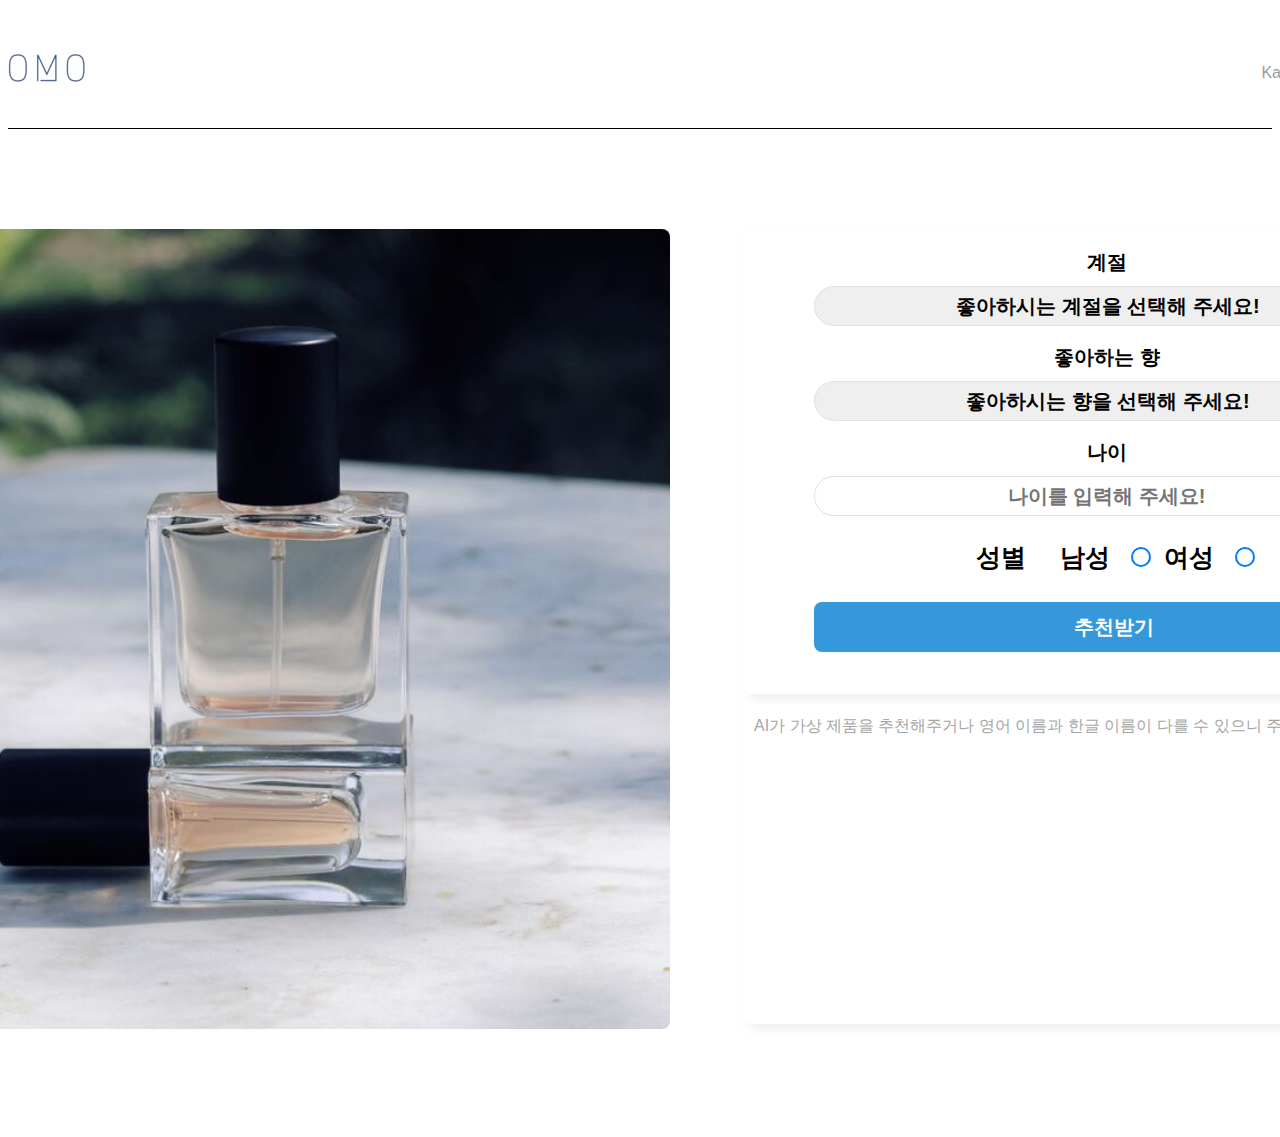
==== index.html @ d502bc6c "Add files via upload" ====
<!DOCTYPE html>
<html lang="ko">
<head>
  <meta charset="UTF-8">
  <meta name="viewport" content="width=device-width, initial-scale=1.0">
  <title>향수 추천 AI</title>
  <link rel="stylesheet" href="ai.css">
</head>
<body>
  <div id="container">
    <header>
      <img src="./img/facebook_cover_photo_1.png" alt="로고" id="logo">
      <p>ⓒ 2023. KangGyeongMo All rights reserved</p>
    </header>
    <main>
    <div id="perfume">
      <img src="./img/perfume2.jpg" alt="perfume">
    </div>
      <div>
        <form id="perfumeForm">
          <label for="season"><b>계절</b></label>
          <select id="season" required>
            <option value="ex" selected disabled>
              좋아하시는 계절을 선택해 주세요!
            </option>
            <option value="spring">봄</option>
            <option value="summer">여름</option>
            <option value="fall">가을</option>
            <option value="winter">겨울</option>
          </select>
          <br>
          <label for="favoriteScent"><b>좋아하는 향</b></label>
          <select id="favoriteScent" required>
            <option value="ex" selected disabled>
              좋아하시는 향을 선택해 주세요!
            </option>
            <option value="Citrus">시트러스</option>
            <option value="Woody">우디</option>
            <option value="Floral">플로럴</option>
            <option value="Powdery">파우더리</option>
            <option value="Green">그린</option>
            <option value="Mossy">모시</option>
            <option value="Fruity">프루티</option>
            <option value="Musk">머스크</option>
            <option value="Spicy">스파이시</option>
          </select>
          <br>
          <label for="age"><b>나이</b></label>
          <input type="number" id="age" autocomplete="off" placeholder="나이를 입력해 주세요!" required>
          <div id="gender">
            <label><b>성별</b></label>
            <label for="male" class="radio_box"><b>남성</b></label>
            <input type="radio" id="male" name="gender" value="male">
            <label for="female" class="radio_box"><b>여성</b></label>
            <input type="radio" id="female" name="gender" value="female">
          </div>
          <br>
          <button type="button" id="recommendButton"><b>추천받기</b></button>
        </form>
        <div id="recommendation" contenteditable placeholder="AI가 가상 제품을 추천해주거나 영어 이름과 한글 이름이 다를 수 있으니 주의하세요!"></div>
      </div>
    </main>
  </div>
  <script src="ai.js"></script>
</body>
</html>
---- ai.css ----
/* 공통 스타일 */
body {
  font-family: Arial, sans-serif;
  text-align: center;
  display: flex;
  flex-direction: column-reverse;
  justify-content: center;
}

#container {
  display: flex;
  flex-direction: column;
}

/* 로고 스타일 */
#logo {
  display: flex;
  margin: 10px;
}

header {
  display: flex;
  flex-direction: row;
  justify-content: center;
  align-items: center;
  gap: 68rem;
  border-bottom: solid 1px black ;
}

p {
  margin: 0;
  margin-right: 1%;
  margin-top: 2%;
  opacity: 0.4;
}

/* 메인 컨테이너 스타일 수정 */
main {
  display: flex;
  align-items: center;
  flex-direction: row;
  justify-content: center;
  /* width: 600px;*/
  height: 1000px;
}

/* 이미지 스타일 수정 */
#perfume img {
  width: 800px;
  height: 800px;
  float: left;
  /* margin-left: 7%; */
  border-radius: 8px;
}

/* 폼 스타일 수정 */
form#perfumeForm {
  display: flex;
  flex-direction: column;
  align-items: center;
  width: 700px;
  height: 425px;
  margin: 0;
  padding: 20px;
  /* border: 1px solid #ccc;  */
  background-color: white;
  border-radius: 8px;
  margin-left: 10%;
  box-shadow: 5px 5px 10px rgba(224, 224, 224, 0.53);
}

/* recommendation 스타일 수정 */
#recommendation {
  width: 720px;
  height: 300px;
  background-color: rgb(255, 255, 255);
  /* border: 1px solid #ccc; */
  border-radius: 8px;
  padding: 10px;
  margin-top: 10px;
  margin-left: 10%;
  margin-bottom: 5px;
  overflow-y: auto;
  box-shadow: 5px 5px 10px rgba(224, 224, 224, 0.53);
  line-height: 1.5rem;
  text-align: left;
}

label {
  display: block;
  margin-bottom: 10px;
  font-weight: bold;
  font-size: 20px;
  padding-right: 14px;
  /* text-align: center; */
}

select {
  width: 600px;
  height: 40px;
  padding: 5px;
  border-radius: 20px;
  border: solid 1px;
  border-width: 1px;
  border-color: rgb(224, 224, 224);
  text-align: center;
  font-weight: bold;
  font-size: 20px;
}

select option:disabled {
  color: gray;
}

input#age {
  width: 578px;
  height: 18px;
  padding: 10px;
  margin-bottom: 10px;
  border-radius: 30px;
  border: solid 1px;
  border-width: 1px;
  border-color: rgb(224, 224, 224);
  text-align: center;
  font-weight: bold;
  font-size: 20px;
}

#gender {
  display: flex;
  width: 100%;
  height: auto;
  padding: 5px;
  margin-bottom: 5px;
  margin-left: 100px;
  /* margin-top: -10px; */
}

#gender label {
  margin-right: 10px;
  margin-top: 10px;
  margin-left: 10px;
  font-size: 25px;
}

#gender label.radio_box {
  margin-right: 2px;
}

#gender input[type="radio"] {
  appearance: none;
  margin-top: 16px;
  width: 20px;
  height: 20px;
  border: 2px solid #007BFF;
  border-radius: 50%;
  outline: none;
  transition: 0.3s;
}

/* gender 라디오 버튼이 체크됐을 때 스타일 */
#gender input[type="radio"]:checked {
  background-color: #007BFF;
  border-color: #007BFF;
}

div#gender {
  display: flex;
  justify-content: center;
  margin-right: 15%;
}

button {
  background-color: rgb(52, 152, 219);
  color: #fff;
  padding: 10px 20px;
  border: none;
  border-radius: 8px;
  cursor: pointer;
  width: 600px;
  height: 50px;
  text-align: center;
  margin-top: -10px;
  font-size: 20px;
}

[placeholder]:empty:before {
  display: block;
  content: attr(placeholder);
  color: #a6a6a6;
}
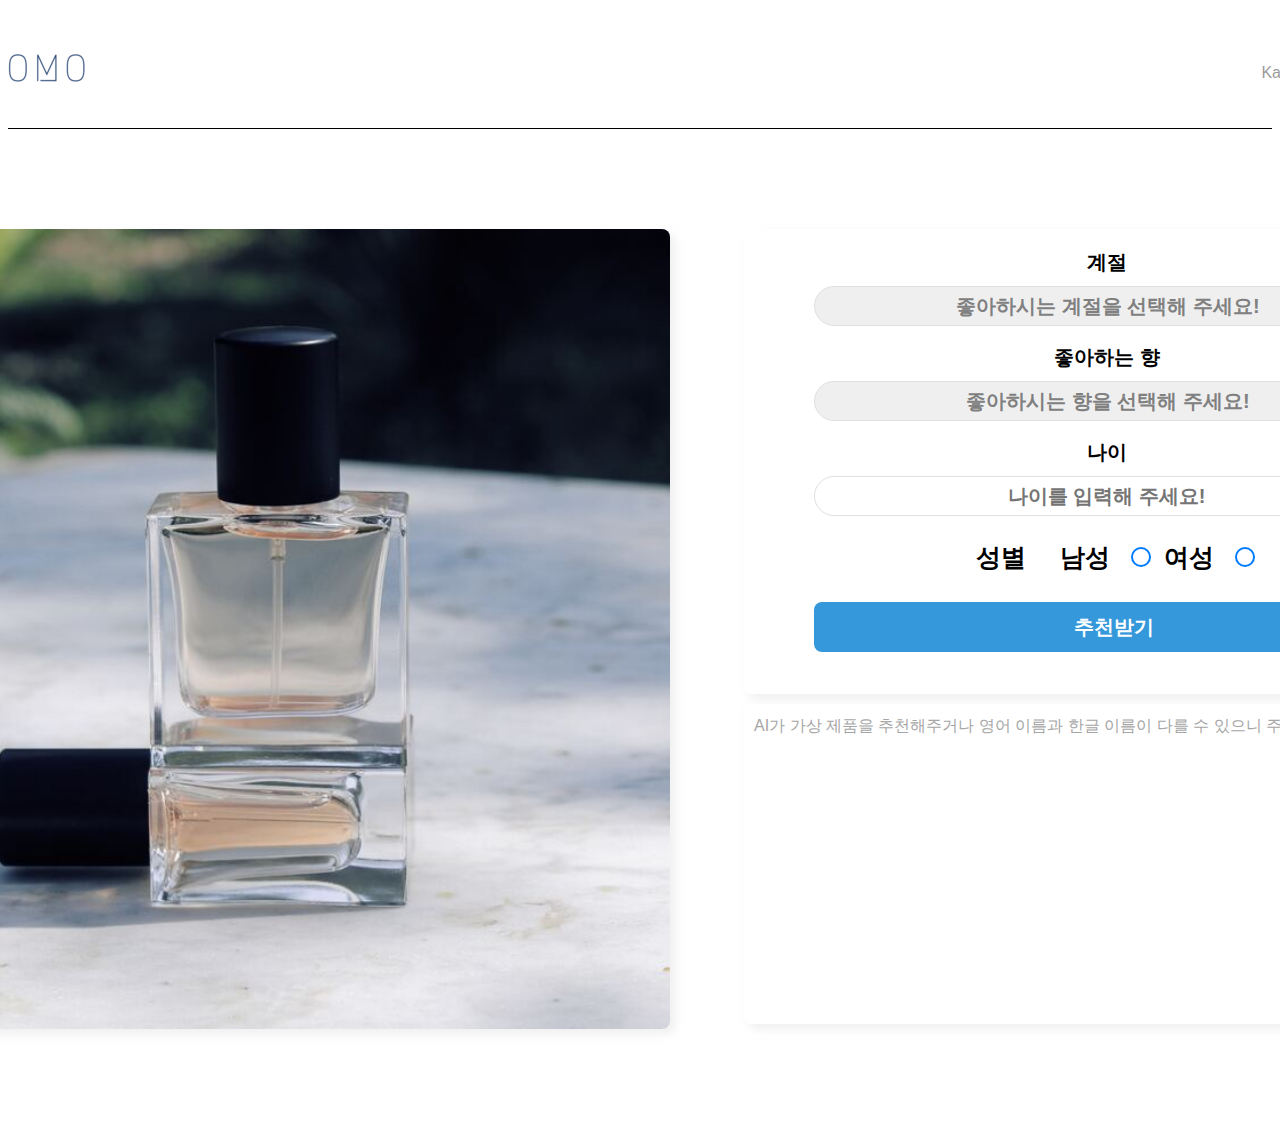
==== commit aa823a01: "Add files via upload" ====
--- a/index.html
+++ b/index.html
@@ -61,6 +61,7 @@
       </div>
     </main>
   </div>
+  
   <script src="ai.js"></script>
 </body>
 </html>
--- a/ai.css
+++ b/ai.css
@@ -51,6 +51,7 @@
   float: left;
   /* margin-left: 7%; */
   border-radius: 8px;
+  box-shadow: 5px 5px 10px rgba(224, 224, 224, 0.53);
 }
 
 /* 폼 스타일 수정 */
@@ -184,8 +185,19 @@
   font-size: 20px;
 }
 
+#season, #favoriteScent {
+  color: grey;
+}
+option {
+  color: black
+}
+option[value='ex'][disabled]{
+  display: none;
+}
+
+/*div recommendation을 placeholder 처럼 사용 */
 [placeholder]:empty:before {
   display: block;
   content: attr(placeholder);
   color: #a6a6a6;
-}+}
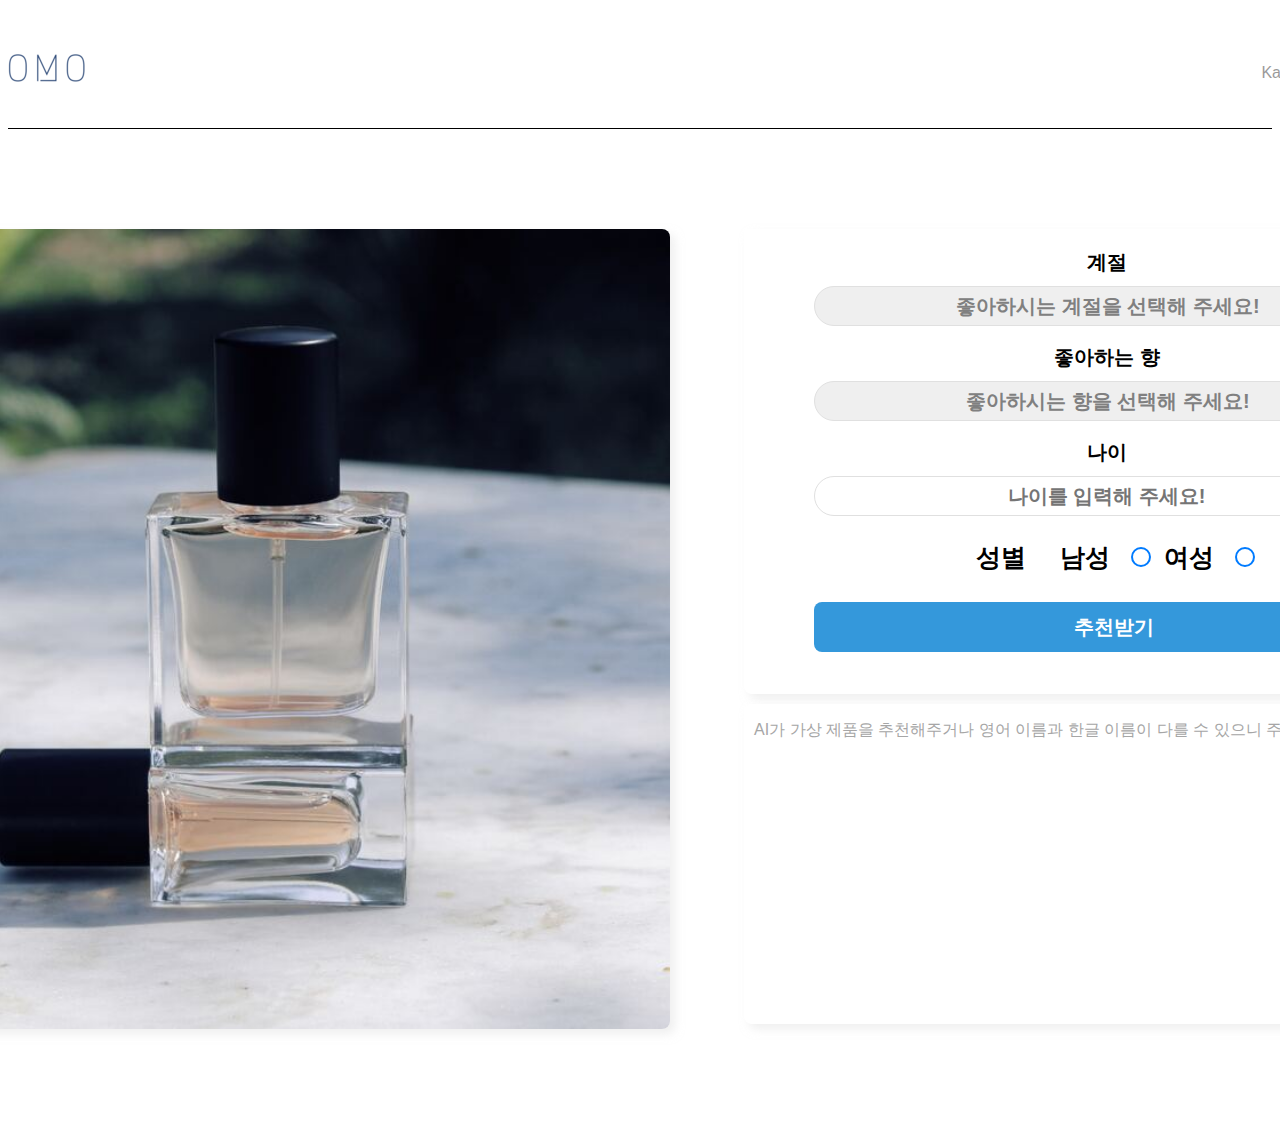
==== commit 5dd7bc1d: "Add files via upload" ====
--- a/index.html
+++ b/index.html
@@ -6,6 +6,7 @@
   <title>향수 추천 AI</title>
   <link rel="stylesheet" href="ai.css">
 </head>
+<link rel="icon" href="./img/pepe.png">
 <body>
   <div id="container">
     <header>
--- a/ai.css
+++ b/ai.css
@@ -54,7 +54,7 @@
   box-shadow: 5px 5px 10px rgba(224, 224, 224, 0.53);
 }
 
-/* 폼 스타일 수정 */
+/* 폼 스타일 */
 form#perfumeForm {
   display: flex;
   flex-direction: column;
@@ -70,7 +70,7 @@
   box-shadow: 5px 5px 10px rgba(224, 224, 224, 0.53);
 }
 
-/* recommendation 스타일 수정 */
+/* recommendation 스타일 */
 #recommendation {
   width: 720px;
   height: 300px;
@@ -83,7 +83,7 @@
   margin-bottom: 5px;
   overflow-y: auto;
   box-shadow: 5px 5px 10px rgba(224, 224, 224, 0.53);
-  line-height: 1.5rem;
+  line-height: 2rem;
   text-align: left;
 }
 
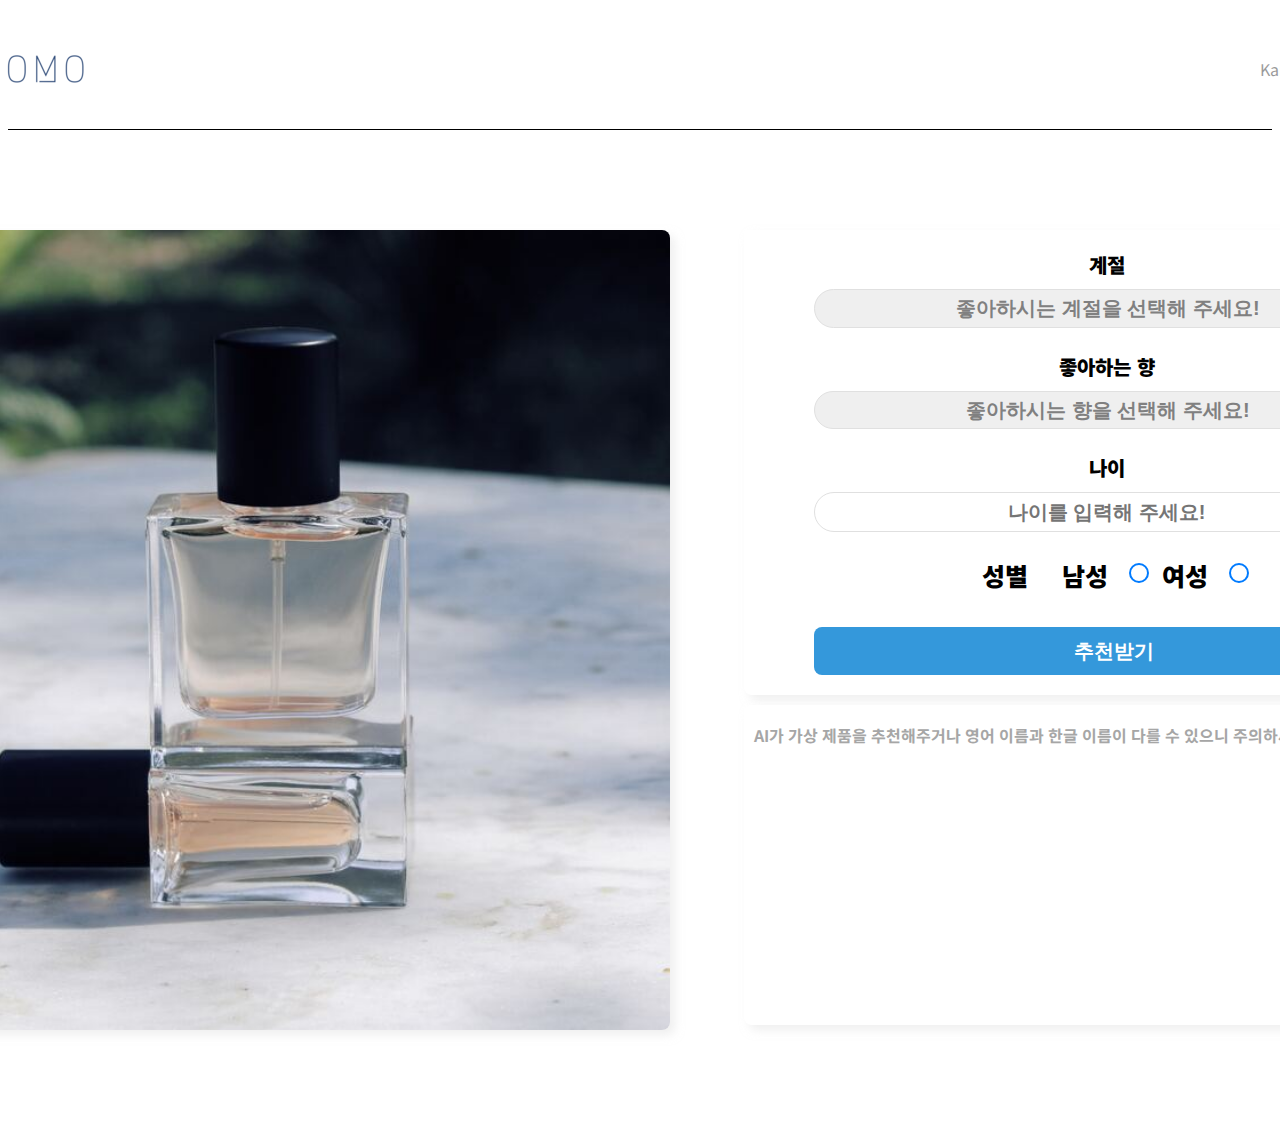
==== commit e897511a: "Add files via upload" ====
--- a/index.html
+++ b/index.html
@@ -5,6 +5,7 @@
   <meta name="viewport" content="width=device-width, initial-scale=1.0">
   <title>향수 추천 AI</title>
   <link rel="stylesheet" href="ai.css">
+  <link href="https://fonts.googleapis.com/css2?family=Noto+Sans+KR:wght@600&family=Noto+Sans:wght@600&display=swap" rel="stylesheet">
 </head>
 <link rel="icon" href="./img/pepe.png">
 <body>
--- a/ai.css
+++ b/ai.css
@@ -1,6 +1,7 @@
 /* 공통 스타일 */
 body {
-  font-family: Arial, sans-serif;
+  font-family: 'Noto Sans', sans-serif;
+  font-family: 'Noto Sans KR', sans-serif;
   text-align: center;
   display: flex;
   flex-direction: column-reverse;
@@ -40,7 +41,6 @@
   align-items: center;
   flex-direction: row;
   justify-content: center;
-  /* width: 600px;*/
   height: 1000px;
 }
 
@@ -49,7 +49,6 @@
   width: 800px;
   height: 800px;
   float: left;
-  /* margin-left: 7%; */
   border-radius: 8px;
   box-shadow: 5px 5px 10px rgba(224, 224, 224, 0.53);
 }
@@ -63,7 +62,6 @@
   height: 425px;
   margin: 0;
   padding: 20px;
-  /* border: 1px solid #ccc;  */
   background-color: white;
   border-radius: 8px;
   margin-left: 10%;
@@ -75,7 +73,6 @@
   width: 720px;
   height: 300px;
   background-color: rgb(255, 255, 255);
-  /* border: 1px solid #ccc; */
   border-radius: 8px;
   padding: 10px;
   margin-top: 10px;
@@ -83,8 +80,9 @@
   margin-bottom: 5px;
   overflow-y: auto;
   box-shadow: 5px 5px 10px rgba(224, 224, 224, 0.53);
-  line-height: 2rem;
+  line-height: 2.5rem;
   text-align: left;
+  font-weight: bold;
 }
 
 label {
@@ -93,7 +91,6 @@
   font-weight: bold;
   font-size: 20px;
   padding-right: 14px;
-  /* text-align: center; */
 }
 
 select {
@@ -134,7 +131,6 @@
   padding: 5px;
   margin-bottom: 5px;
   margin-left: 100px;
-  /* margin-top: -10px; */
 }
 
 #gender label {
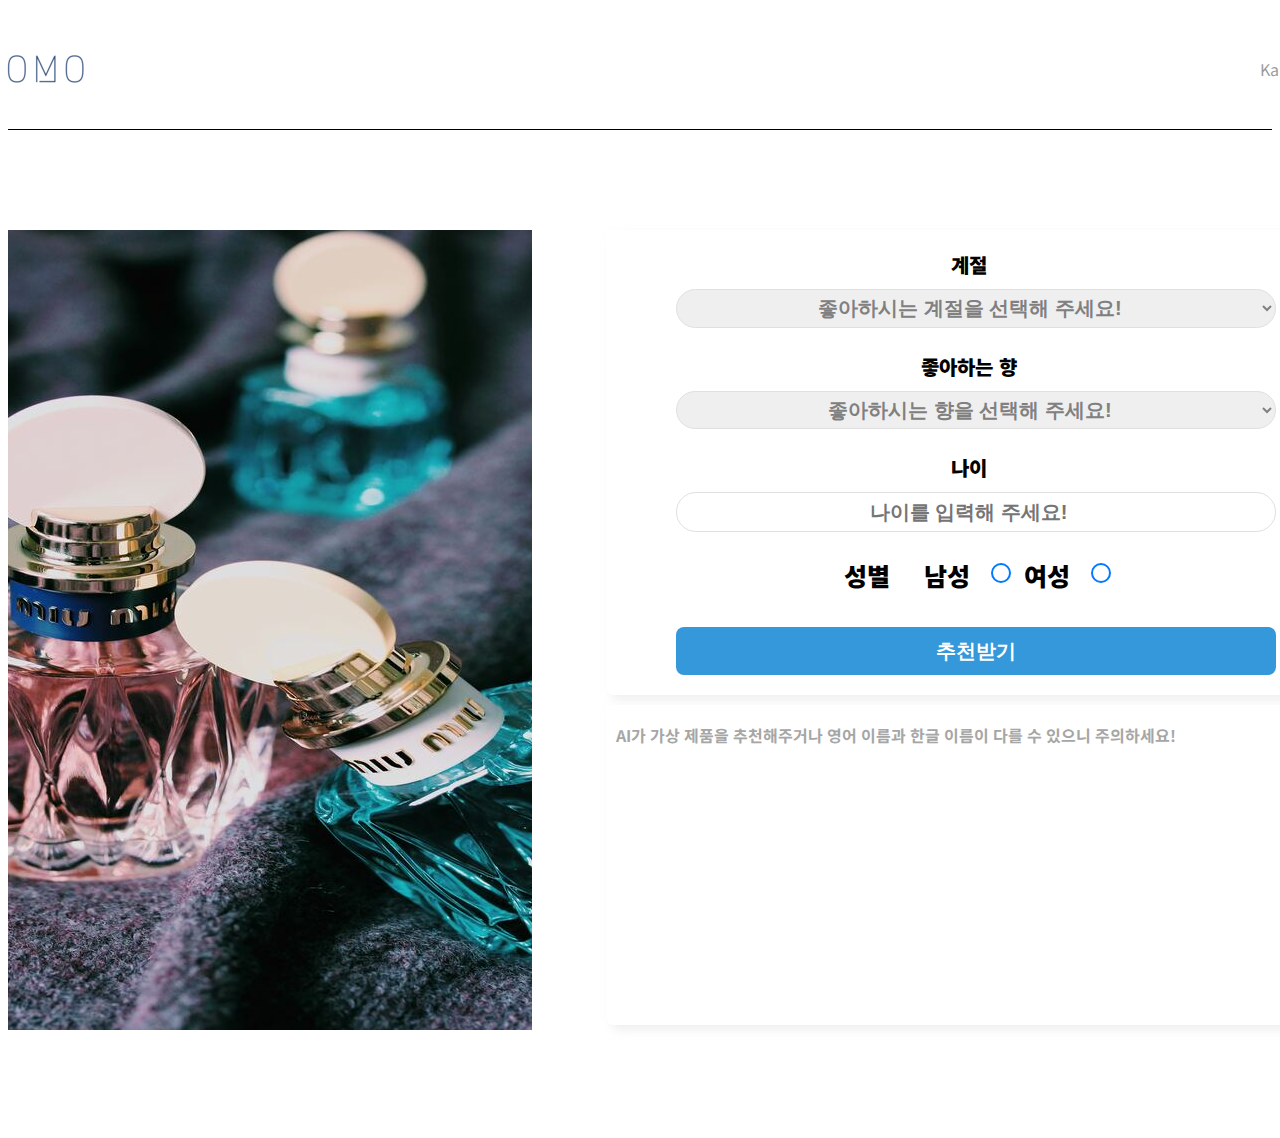
==== commit 423f5301: "Add files via upload" ====
--- a/index.html
+++ b/index.html
@@ -15,8 +15,8 @@
       <p>ⓒ 2023. KangGyeongMo All rights reserved</p>
     </header>
     <main>
-    <div id="perfume">
-      <img src="./img/perfume2.jpg" alt="perfume">
+    <div id="perfume" class="slider">
+      <img id="perfumeImage" src="./img/perfume1.jpg" alt="perfumeIMG1">
     </div>
       <div>
         <form id="perfumeForm">
@@ -65,5 +65,6 @@
   </div>
   
   <script src="ai.js"></script>
+  <script src="animation.js"></script>
 </body>
 </html>
--- a/ai.css
+++ b/ai.css
@@ -51,6 +51,15 @@
   float: left;
   border-radius: 8px;
   box-shadow: 5px 5px 10px rgba(224, 224, 224, 0.53);
+}
+
+.slider {
+  display: flex;
+  justify-content: center;
+  align-items: center;
+  width: 800px; /* 화면 가로폭에 맞게 조절 */
+  overflow: hidden; /* 넘치는 부분 숨김 */
+  height: 800px; /* 이미지 슬라이더의 높이 조절 */
 }
 
 /* 폼 스타일 */
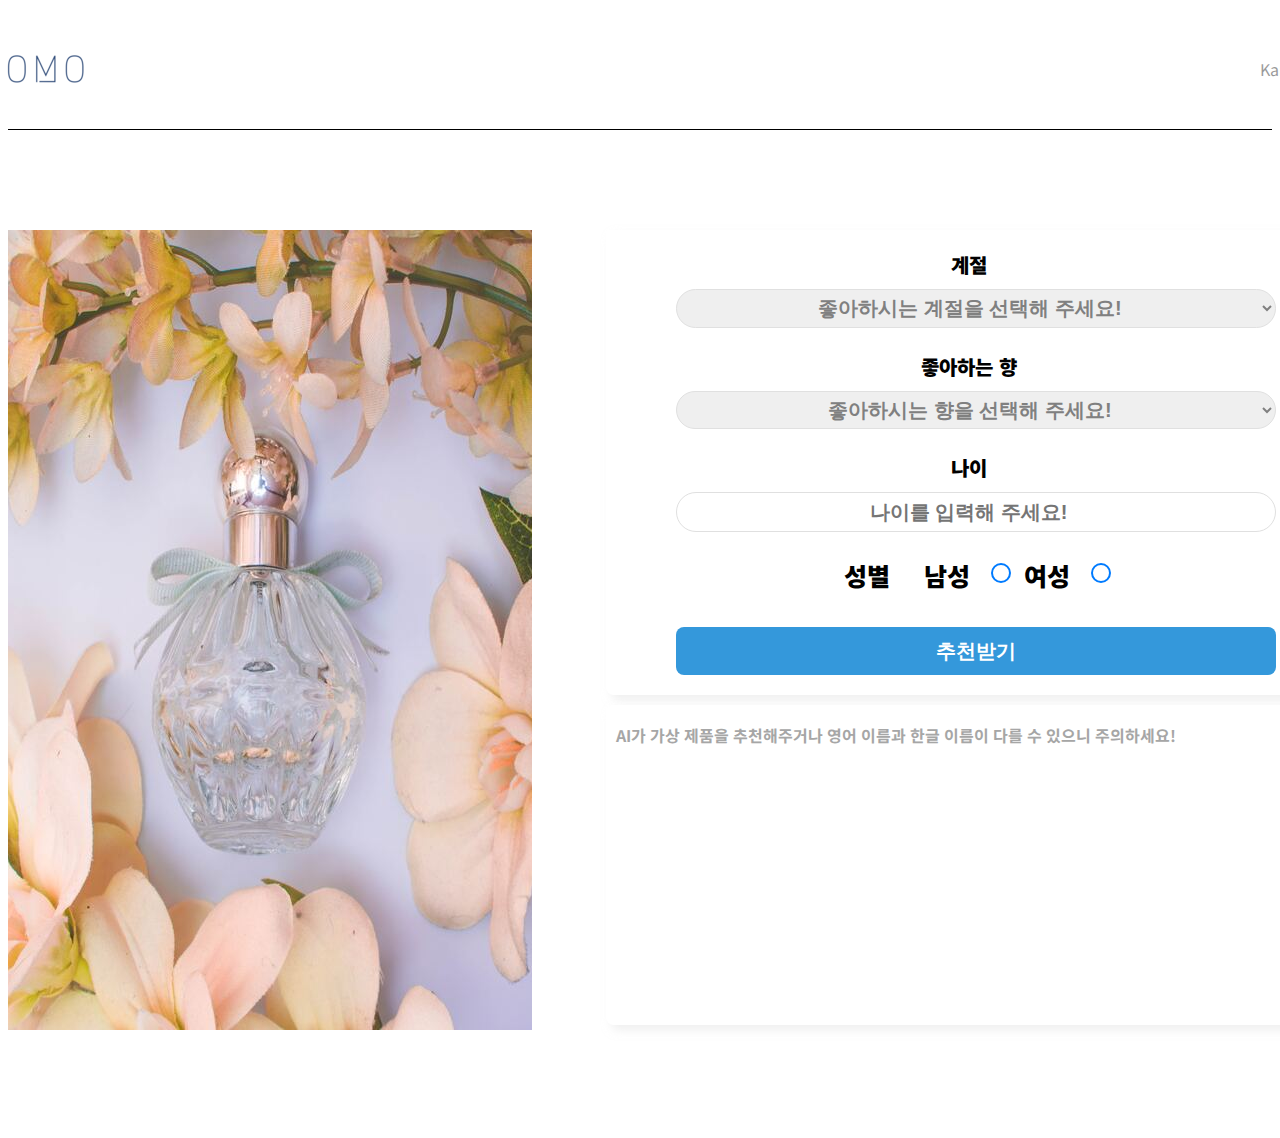
==== commit 27a04647: "Add files via upload" ====
--- a/index.html
+++ b/index.html
@@ -6,6 +6,7 @@
   <title>향수 추천 AI</title>
   <link rel="stylesheet" href="ai.css">
   <link href="https://fonts.googleapis.com/css2?family=Noto+Sans+KR:wght@600&family=Noto+Sans:wght@600&display=swap" rel="stylesheet">
+  
 </head>
 <link rel="icon" href="./img/pepe.png">
 <body>
@@ -15,6 +16,7 @@
       <p>ⓒ 2023. KangGyeongMo All rights reserved</p>
     </header>
     <main>
+
     <div id="perfume" class="slider">
       <img id="perfumeImage" src="./img/perfume1.jpg" alt="perfumeIMG1">
     </div>
@@ -64,7 +66,7 @@
     </main>
   </div>
   
-  <script src="ai.js"></script>
+  <script type="module" src="ai.js"></script>
   <script src="animation.js"></script>
 </body>
 </html>
--- a/ai.css
+++ b/ai.css
@@ -206,3 +206,55 @@
   content: attr(placeholder);
   color: #a6a6a6;
 }
+
+@keyframes spinner-line-fade-more {
+
+  0%,
+  100% {
+    opacity: 0;
+  }
+
+  1% {
+      opacity: 1;
+  }
+}
+
+@keyframes spinner-line-fade-quick {
+
+  0%,
+  39%,
+  100% {
+      opacity: 0.25;
+  }
+
+  40% {
+      opacity: 1;
+  }
+}
+
+@keyframes spinner-line-fade-default {
+
+  0%,
+  100% {
+      opacity: 0.22;
+  }
+
+  1% {
+      opacity: 1;
+  }
+}
+
+@keyframes spinner-line-shrink {
+
+  0%,
+  25%,
+  100% {
+      transform: scale(0.5);
+      opacity: 0.25;
+  }
+
+  26% {
+      transform: scale(1);
+      opacity: 1;
+  }
+}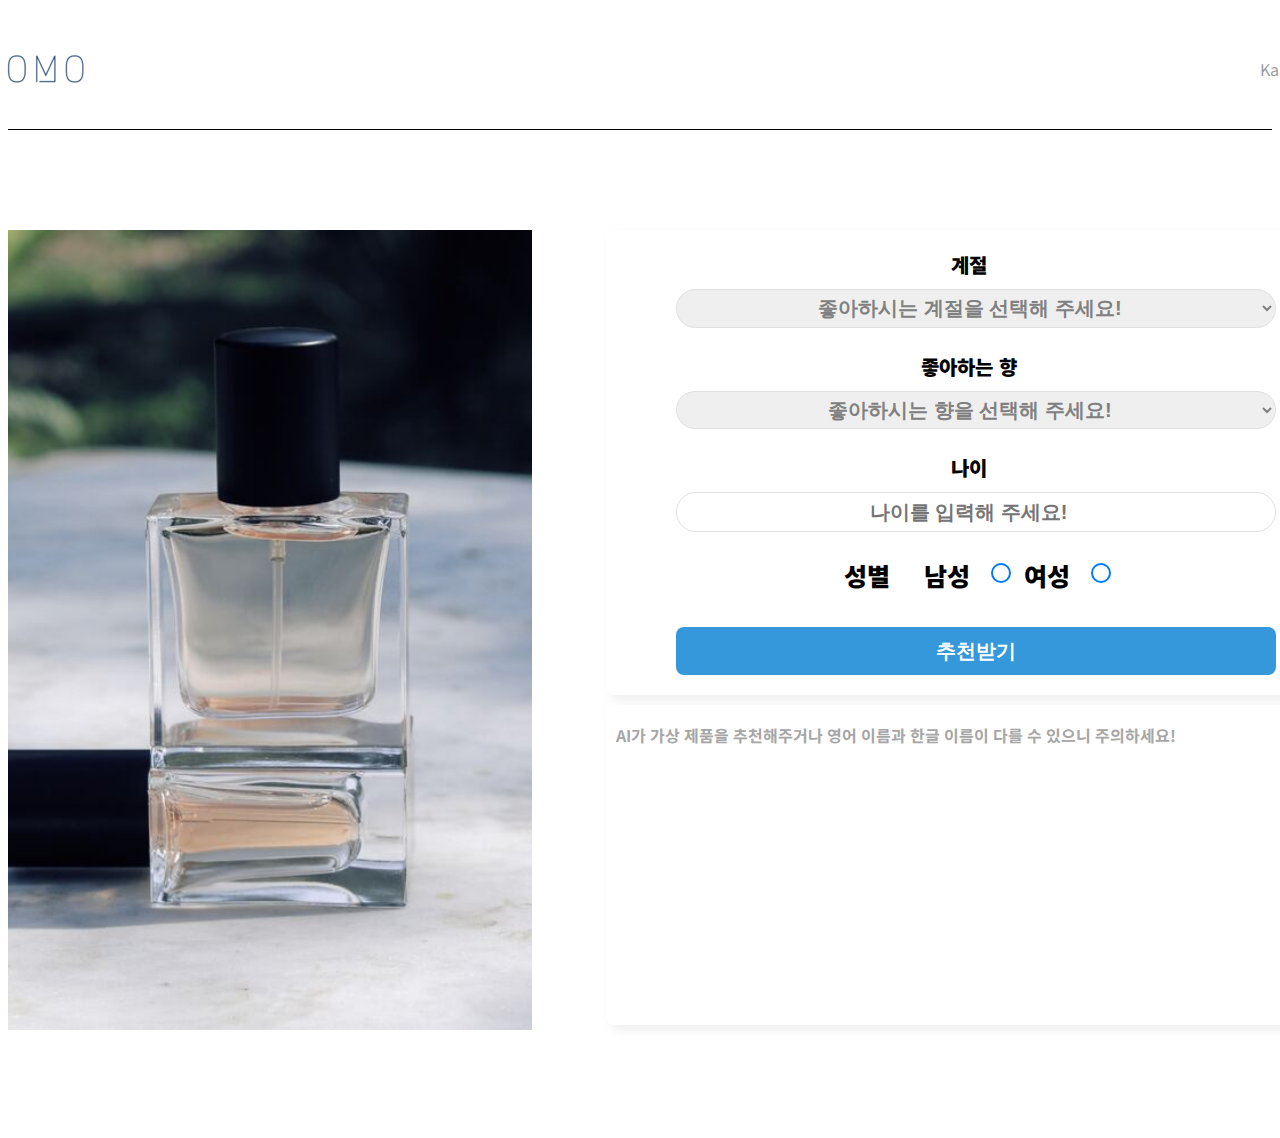
==== commit 4dc6439d: "Add files via upload" ====
--- a/index.html
+++ b/index.html
@@ -4,7 +4,7 @@
   <meta charset="UTF-8">
   <meta name="viewport" content="width=device-width, initial-scale=1.0">
   <title>향수 추천 AI</title>
-  <link rel="stylesheet" href="ai.css">
+  <link rel="stylesheet" href="Perfume.css">
   <link href="https://fonts.googleapis.com/css2?family=Noto+Sans+KR:wght@600&family=Noto+Sans:wght@600&display=swap" rel="stylesheet">
   
 </head>
@@ -12,7 +12,7 @@
 <body>
   <div id="container">
     <header>
-      <img src="./img/facebook_cover_photo_1.png" alt="로고" id="logo">
+      <img src="./img/MOMO_logo.png" alt="로고" id="logo">
       <p>ⓒ 2023. KangGyeongMo All rights reserved</p>
     </header>
     <main>
@@ -66,7 +66,7 @@
     </main>
   </div>
   
-  <script type="module" src="ai.js"></script>
+  <script type="module" src="Perfume.js"></script>
   <script src="animation.js"></script>
 </body>
 </html>
--- a/Perfume.css
+++ b/Perfume.css
@@ -0,0 +1,260 @@
+/* 공통 스타일 */
+body {
+  font-family: 'Noto Sans', sans-serif;
+  font-family: 'Noto Sans KR', sans-serif;
+  text-align: center;
+  display: flex;
+  flex-direction: column-reverse;
+  justify-content: center;
+}
+
+#container {
+  display: flex;
+  flex-direction: column;
+}
+
+/* 로고 스타일 */
+#logo {
+  display: flex;
+  margin: 10px;
+}
+
+header {
+  display: flex;
+  flex-direction: row;
+  justify-content: center;
+  align-items: center;
+  gap: 68rem;
+  border-bottom: solid 1px black ;
+}
+
+p {
+  margin: 0;
+  margin-right: 1%;
+  margin-top: 2%;
+  opacity: 0.4;
+}
+
+/* 메인 컨테이너 스타일 수정 */
+main {
+  display: flex;
+  align-items: center;
+  flex-direction: row;
+  justify-content: center;
+  height: 1000px;
+}
+
+/* 이미지 스타일 수정 */
+#perfume img {
+  width: 800px;
+  height: 800px;
+  float: left;
+  border-radius: 8px;
+  box-shadow: 5px 5px 10px rgba(224, 224, 224, 0.53);
+}
+
+.slider {
+  display: flex;
+  justify-content: center;
+  align-items: center;
+  width: 800px; /* 화면 가로폭에 맞게 조절 */
+  overflow: hidden; /* 넘치는 부분 숨김 */
+  height: 800px; /* 이미지 슬라이더의 높이 조절 */
+}
+
+/* 폼 스타일 */
+form#perfumeForm {
+  display: flex;
+  flex-direction: column;
+  align-items: center;
+  width: 700px;
+  height: 425px;
+  margin: 0;
+  padding: 20px;
+  background-color: white;
+  border-radius: 8px;
+  margin-left: 10%;
+  box-shadow: 5px 5px 10px rgba(224, 224, 224, 0.53);
+}
+
+/* recommendation 스타일 */
+#recommendation {
+  width: 720px;
+  height: 300px;
+  background-color: rgb(255, 255, 255);
+  border-radius: 8px;
+  padding: 10px;
+  margin-top: 10px;
+  margin-left: 10%;
+  margin-bottom: 5px;
+  overflow-y: auto;
+  box-shadow: 5px 5px 10px rgba(224, 224, 224, 0.53);
+  line-height: 2.5rem;
+  text-align: left;
+  font-weight: bold;
+}
+
+label {
+  display: block;
+  margin-bottom: 10px;
+  font-weight: bold;
+  font-size: 20px;
+  padding-right: 14px;
+}
+
+select {
+  width: 600px;
+  height: 40px;
+  padding: 5px;
+  border-radius: 20px;
+  border: solid 1px;
+  border-width: 1px;
+  border-color: rgb(224, 224, 224);
+  text-align: center;
+  font-weight: bold;
+  font-size: 20px;
+}
+
+select option:disabled {
+  color: gray;
+}
+
+input#age {
+  width: 578px;
+  height: 18px;
+  padding: 10px;
+  margin-bottom: 10px;
+  border-radius: 30px;
+  border: solid 1px;
+  border-width: 1px;
+  border-color: rgb(224, 224, 224);
+  text-align: center;
+  font-weight: bold;
+  font-size: 20px;
+}
+
+#gender {
+  display: flex;
+  width: 100%;
+  height: auto;
+  padding: 5px;
+  margin-bottom: 5px;
+  margin-left: 100px;
+}
+
+#gender label {
+  margin-right: 10px;
+  margin-top: 10px;
+  margin-left: 10px;
+  font-size: 25px;
+}
+
+#gender label.radio_box {
+  margin-right: 2px;
+}
+
+#gender input[type="radio"] {
+  appearance: none;
+  margin-top: 16px;
+  width: 20px;
+  height: 20px;
+  border: 2px solid #007BFF;
+  border-radius: 50%;
+  outline: none;
+  transition: 0.3s;
+}
+
+/* gender 라디오 버튼이 체크됐을 때 스타일 */
+#gender input[type="radio"]:checked {
+  background-color: #007BFF;
+  border-color: #007BFF;
+}
+
+div#gender {
+  display: flex;
+  justify-content: center;
+  margin-right: 15%;
+}
+
+button {
+  background-color: rgb(52, 152, 219);
+  color: #fff;
+  padding: 10px 20px;
+  border: none;
+  border-radius: 8px;
+  cursor: pointer;
+  width: 600px;
+  height: 50px;
+  text-align: center;
+  margin-top: -10px;
+  font-size: 20px;
+}
+
+#season, #favoriteScent {
+  color: grey;
+}
+option {
+  color: black
+}
+option[value='ex'][disabled]{
+  display: none;
+}
+
+/*div recommendation을 placeholder 처럼 사용 */
+[placeholder]:empty:before {
+  display: block;
+  content: attr(placeholder);
+  color: #a6a6a6;
+}
+
+@keyframes spinner-line-fade-more {
+
+  0%,
+  100% {
+    opacity: 0;
+  }
+
+  1% {
+      opacity: 1;
+  }
+}
+
+@keyframes spinner-line-fade-quick {
+
+  0%,
+  39%,
+  100% {
+      opacity: 0.25;
+  }
+
+  40% {
+      opacity: 1;
+  }
+}
+
+@keyframes spinner-line-fade-default {
+
+  0%,
+  100% {
+      opacity: 0.22;
+  }
+
+  1% {
+      opacity: 1;
+  }
+}
+
+@keyframes spinner-line-shrink {
+
+  0%,
+  25%,
+  100% {
+      transform: scale(0.5);
+      opacity: 0.25;
+  }
+
+  26% {
+      transform: scale(1);
+      opacity: 1;
+  }
+}